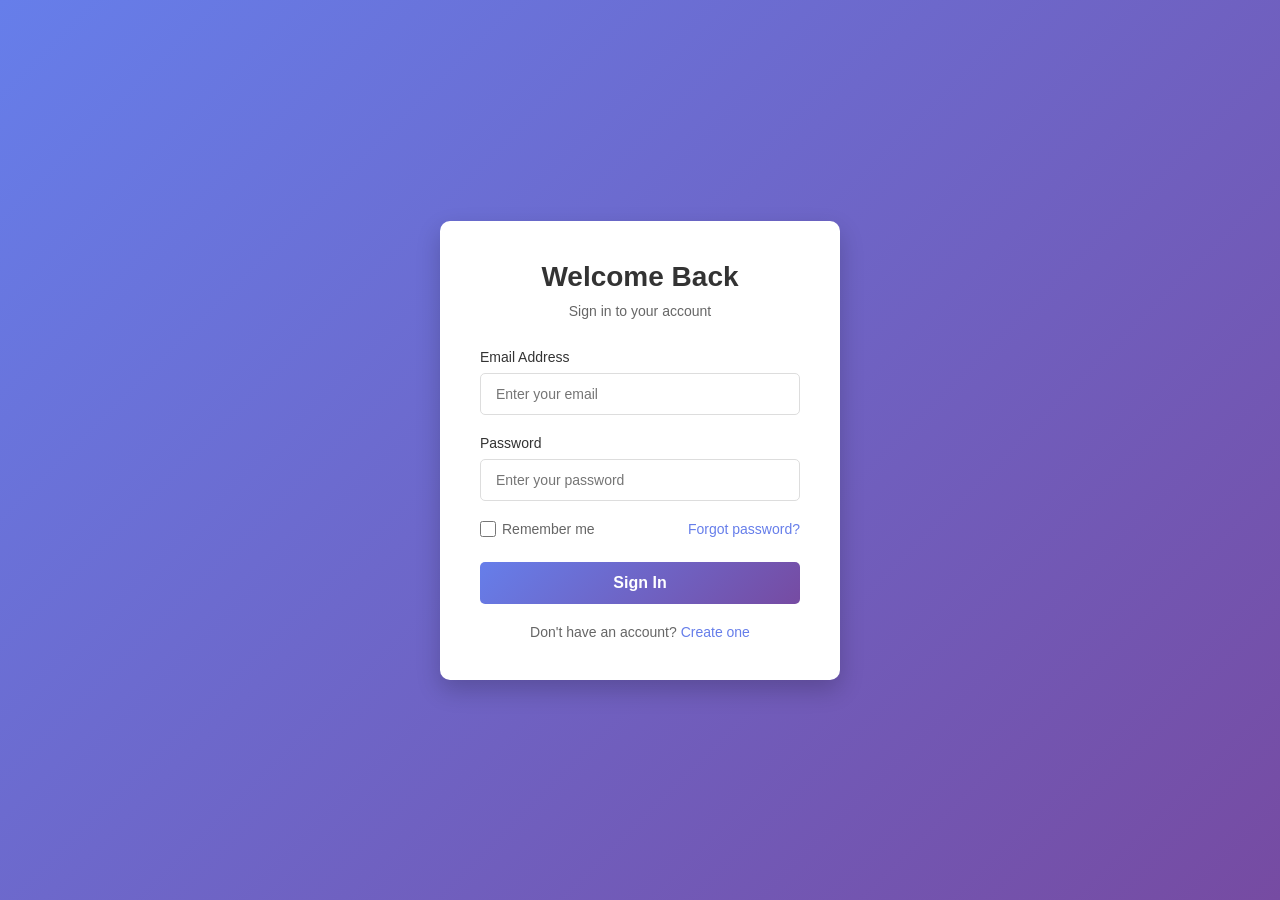
==== index.html @ d67316f5 "Projct branch" ====
<!DOCTYPE html>
<html lang="en">
<head>
    <meta charset="UTF-8">
    <meta name="viewport" content="width=device-width, initial-scale=1.0">
    <title>Sign In</title>
    <link rel="stylesheet" href="style.css">
</head>
<body>
    <div class="container">
        <div class="header">
            <h1>Welcome Back</h1>
            <p>Sign in to your account</p>
        </div>

        <form id="signInForm">
            <div class="form-group">
                <label for="email">Email Address</label>
                <input type="email" id="email" name="email" placeholder="Enter your email" required>
                <div class="error" id="emailError">Please enter a valid email</div>
            </div>

            <div class="form-group">
                <label for="password">Password</label>
                <input type="password" id="password" name="password" placeholder="Enter your password" required>
                <div class="error" id="passwordError">Password is required</div>
            </div>

            <div class="form-options">
                <div class="remember-me">
                    <input type="checkbox" id="rememberMe" name="rememberMe">
                    <label for="rememberMe">Remember me</label>
                </div>
                <a href="#" class="forgot-password">Forgot password?</a>
            </div>

            <button type="submit" class="sign-in-btn">Sign In</button>
        </form>

        <div class="footer">
            Don't have an account? <a href="#">Create one</a>
        </div>
    </div>

    <script>
        const form = document.getElementById('signInForm');
        const emailInput = document.getElementById('email');
        const passwordInput = document.getElementById('password');
        const emailError = document.getElementById('emailError');
        const passwordError = document.getElementById('passwordError');

        form.addEventListener('submit', function(e) {
            e.preventDefault();

            // Reset errors
            emailError.style.display = 'none';
            passwordError.style.display = 'none';
            emailInput.classList.remove('input-error');
            passwordInput.classList.remove('input-error');

            let isValid = true;

            // Validate email
            const emailRegex = /^[^\s@]+@[^\s@]+\.[^\s@]+$/;
            if (!emailInput.value.trim() || !emailRegex.test(emailInput.value)) {
                emailError.style.display = 'block';
                emailInput.classList.add('input-error');
                isValid = false;
            }

            // Validate password
            if (!passwordInput.value.trim()) {
                passwordError.style.display = 'block';
                passwordInput.classList.add('input-error');
                isValid = false;
            }

            if (isValid) {
                alert('Form submitted successfully!\nEmail: ' + emailInput.value + '\nRemember me: ' + document.getElementById('rememberMe').checked);
                // Here you would typically send the data to a server
                form.reset();
            }
        });
    </script>
</body>
</html>
---- style.css ----
* {
    margin: 0;
    padding: 0;
    box-sizing: border-box;
}

body {
    font-family: 'Segoe UI', Tahoma, Geneva, Verdana, sans-serif;
    background: linear-gradient(135deg, #667eea 0%, #764ba2 100%);
    min-height: 100vh;
    display: flex;
    justify-content: center;
    align-items: center;
}

.container {
    background: white;
    border-radius: 10px;
    box-shadow: 0 10px 25px rgba(0, 0, 0, 0.2);
    width: 100%;
    max-width: 400px;
    padding: 40px;
}

.header {
    text-align: center;
    margin-bottom: 30px;
}

.header h1 {
    color: #333;
    font-size: 28px;
    margin-bottom: 10px;
}

.header p {
    color: #666;
    font-size: 14px;
}

.form-group {
    margin-bottom: 20px;
}

label {
    display: block;
    margin-bottom: 8px;
    color: #333;
    font-weight: 500;
    font-size: 14px;
}

input[type="email"],
input[type="password"] {
    width: 100%;
    padding: 12px 15px;
    border: 1px solid #ddd;
    border-radius: 5px;
    font-size: 14px;
    transition: border-color 0.3s ease, box-shadow 0.3s ease;
}

input[type="email"]:focus,
input[type="password"]:focus {
    outline: none;
    border-color: #667eea;
    box-shadow: 0 0 0 3px rgba(102, 126, 234, 0.1);
}

.form-options {
    display: flex;
    justify-content: space-between;
    align-items: center;
    margin-bottom: 25px;
    font-size: 14px;
}

.remember-me {
    display: flex;
    align-items: center;
}

input[type="checkbox"] {
    margin-right: 6px;
    cursor: pointer;
    width: 16px;
    height: 16px;
}

.remember-me label {
    margin: 0;
    cursor: pointer;
    color: #666;
    font-weight: normal;
}

.forgot-password {
    color: #667eea;
    text-decoration: none;
    transition: color 0.3s ease;
}

.forgot-password:hover {
    color: #764ba2;
    text-decoration: underline;
}

.sign-in-btn {
    width: 100%;
    padding: 12px;
    background: linear-gradient(135deg, #667eea 0%, #764ba2 100%);
    color: white;
    border: none;
    border-radius: 5px;
    font-size: 16px;
    font-weight: 600;
    cursor: pointer;
    transition: transform 0.2s ease, box-shadow 0.2s ease;
}

.sign-in-btn:hover {
    transform: translateY(-2px);
    box-shadow: 0 10px 20px rgba(102, 126, 234, 0.3);
}

.sign-in-btn:active {
    transform: translateY(0);
}

.footer {
    text-align: center;
    margin-top: 20px;
    color: #666;
    font-size: 14px;
}

.footer a {
    color: #667eea;
    text-decoration: none;
    transition: color 0.3s ease;
}

.footer a:hover {
    color: #764ba2;
    text-decoration: underline;
}

.error {
    color: #e74c3c;
    font-size: 12px;
    margin-top: 5px;
    display: none;
}

input.input-error {
    border-color: #e74c3c !important;
}
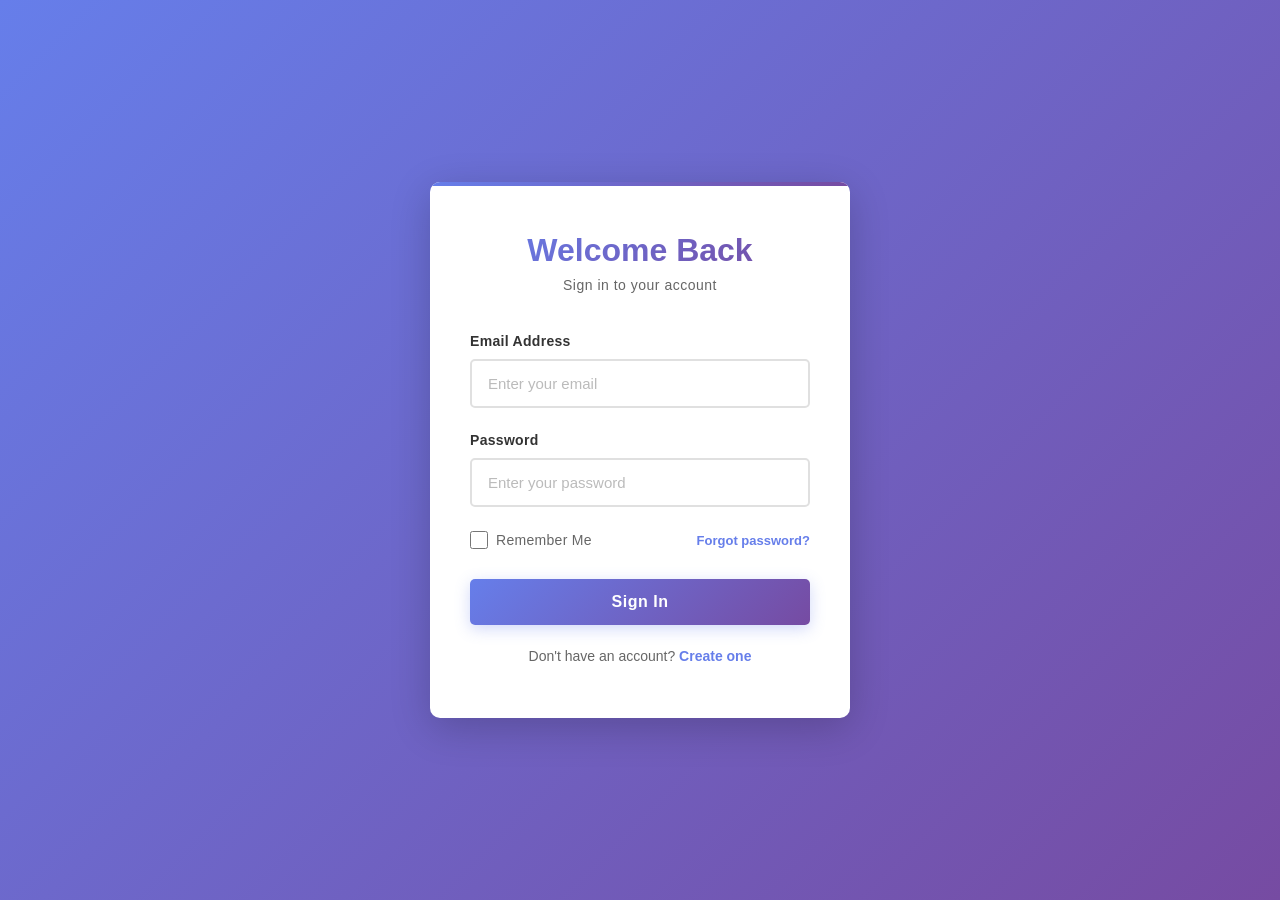
==== commit 240113ce: "Projct breach" ====
--- a/index.html
+++ b/index.html
@@ -4,7 +4,7 @@
     <meta charset="UTF-8">
     <meta name="viewport" content="width=device-width, initial-scale=1.0">
     <title>Sign In</title>
-    <link rel="stylesheet" href="style.css">
+    <link rel="stylesheet" href="signin.css">
 </head>
 <body>
     <div class="container">
@@ -42,45 +42,6 @@
         </div>
     </div>
 
-    <script>
-        const form = document.getElementById('signInForm');
-        const emailInput = document.getElementById('email');
-        const passwordInput = document.getElementById('password');
-        const emailError = document.getElementById('emailError');
-        const passwordError = document.getElementById('passwordError');
-
-        form.addEventListener('submit', function(e) {
-            e.preventDefault();
-
-            // Reset errors
-            emailError.style.display = 'none';
-            passwordError.style.display = 'none';
-            emailInput.classList.remove('input-error');
-            passwordInput.classList.remove('input-error');
-
-            let isValid = true;
-
-            // Validate email
-            const emailRegex = /^[^\s@]+@[^\s@]+\.[^\s@]+$/;
-            if (!emailInput.value.trim() || !emailRegex.test(emailInput.value)) {
-                emailError.style.display = 'block';
-                emailInput.classList.add('input-error');
-                isValid = false;
-            }
-
-            // Validate password
-            if (!passwordInput.value.trim()) {
-                passwordError.style.display = 'block';
-                passwordInput.classList.add('input-error');
-                isValid = false;
-            }
-
-            if (isValid) {
-                alert('Form submitted successfully!\nEmail: ' + emailInput.value + '\nRemember me: ' + document.getElementById('rememberMe').checked);
-                // Here you would typically send the data to a server
-                form.reset();
-            }
-        });
-    </script>
+    <script src="script.js"></script>
 </body>
 </html>
--- a/signin.css
+++ b/signin.css
@@ -0,0 +1,506 @@
+/* Sign In Page - Advanced Styling */
+
+/* Root Variables */
+:root {
+    --primary-color: #667eea;
+    --secondary-color: #764ba2;
+    --error-color: #e74c3c;
+    --success-color: #27ae60;
+    --text-dark: #333;
+    --text-light: #666;
+    --bg-light: #f8f9fa;
+    --border-radius: 5px;
+    --transition: all 0.3s cubic-bezier(0.4, 0, 0.2, 1);
+}
+
+/* Global Reset */
+* {
+    margin: 0;
+    padding: 0;
+    box-sizing: border-box;
+}
+
+html {
+    scroll-behavior: smooth;
+}
+
+body {
+    font-family: 'Segoe UI', Tahoma, Geneva, Verdana, sans-serif;
+    background: linear-gradient(135deg, #667eea 0%, #764ba2 100%);
+    background-attachment: fixed;
+    min-height: 100vh;
+    display: flex;
+    justify-content: center;
+    align-items: center;
+    padding: 20px;
+}
+
+/* Container */
+.container {
+    background: white;
+    border-radius: 10px;
+    box-shadow: 0 10px 40px rgba(0, 0, 0, 0.2);
+    width: 100%;
+    max-width: 420px;
+    padding: 50px 40px;
+    position: relative;
+    overflow: hidden;
+    animation: slideUp 0.6s ease;
+}
+
+/* Animated Background */
+.container::before {
+    content: '';
+    position: absolute;
+    top: 0;
+    left: 0;
+    right: 0;
+    height: 4px;
+    background: linear-gradient(90deg, #667eea 0%, #764ba2 100%);
+    animation: shimmer 2s infinite;
+}
+
+@keyframes slideUp {
+    from {
+        opacity: 0;
+        transform: translateY(30px);
+    }
+    to {
+        opacity: 1;
+        transform: translateY(0);
+    }
+}
+
+@keyframes shimmer {
+    0%, 100% {
+        box-shadow: 0 0 10px rgba(102, 126, 234, 0.5);
+    }
+    50% {
+        box-shadow: 0 0 20px rgba(118, 75, 162, 0.8);
+    }
+}
+
+/* Header */
+.header {
+    text-align: center;
+    margin-bottom: 40px;
+}
+
+.header h1 {
+    color: var(--text-dark);
+    font-size: 32px;
+    font-weight: 700;
+    margin-bottom: 8px;
+    background: linear-gradient(135deg, #667eea 0%, #764ba2 100%);
+    -webkit-background-clip: text;
+    -webkit-text-fill-color: transparent;
+    background-clip: text;
+}
+
+.header p {
+    color: var(--text-light);
+    font-size: 14px;
+    font-weight: 500;
+    letter-spacing: 0.5px;
+}
+
+/* Form */
+form {
+    position: relative;
+    z-index: 1;
+}
+
+/* Form Group */
+.form-group {
+    margin-bottom: 24px;
+    animation: fadeIn 0.6s ease;
+}
+
+.form-group:nth-child(1) {
+    animation-delay: 0.1s;
+}
+
+.form-group:nth-child(2) {
+    animation-delay: 0.2s;
+}
+
+@keyframes fadeIn {
+    from {
+        opacity: 0;
+    }
+    to {
+        opacity: 1;
+    }
+}
+
+/* Labels */
+label {
+    display: block;
+    margin-bottom: 10px;
+    color: var(--text-dark);
+    font-weight: 600;
+    font-size: 14px;
+    letter-spacing: 0.3px;
+    text-transform: capitalize;
+}
+
+/* Input Fields */
+input[type="email"],
+input[type="password"] {
+    width: 100%;
+    padding: 14px 16px;
+    border: 2px solid #e0e0e0;
+    border-radius: var(--border-radius);
+    font-size: 15px;
+    font-family: inherit;
+    background: white;
+    color: var(--text-dark);
+    transition: var(--transition);
+    position: relative;
+    z-index: 1;
+}
+
+input[type="email"]::placeholder,
+input[type="password"]::placeholder {
+    color: #bbb;
+}
+
+input[type="email"]:focus,
+input[type="password"]:focus {
+    outline: none;
+    border-color: var(--primary-color);
+    box-shadow: 0 0 0 4px rgba(102, 126, 234, 0.1);
+    background: linear-gradient(white, white) padding-box,
+                linear-gradient(135deg, #667eea, #764ba2) border-box;
+    border: 2px solid transparent;
+}
+
+input[type="email"]:valid,
+input[type="password"]:valid {
+    border-color: var(--success-color);
+}
+
+/* Error State */
+input.input-error {
+    border-color: var(--error-color) !important;
+    background: #fff5f5;
+}
+
+input.input-error:focus {
+    box-shadow: 0 0 0 4px rgba(231, 76, 60, 0.1) !important;
+}
+
+/* Error Messages */
+.error {
+    color: var(--error-color);
+    font-size: 12px;
+    margin-top: 6px;
+    display: none;
+    font-weight: 500;
+    animation: slideDown 0.3s ease;
+}
+
+@keyframes slideDown {
+    from {
+        opacity: 0;
+        transform: translateY(-5px);
+    }
+    to {
+        opacity: 1;
+        transform: translateY(0);
+    }
+}
+
+.error.show {
+    display: block;
+}
+
+/* Form Options */
+.form-options {
+    display: flex;
+    justify-content: space-between;
+    align-items: center;
+    margin-bottom: 30px;
+    font-size: 14px;
+}
+
+.remember-me {
+    display: flex;
+    align-items: center;
+    gap: 8px;
+}
+
+input[type="checkbox"] {
+    width: 18px;
+    height: 18px;
+    cursor: pointer;
+    accent-color: var(--primary-color);
+    transition: var(--transition);
+}
+
+input[type="checkbox"]:hover {
+    transform: scale(1.1);
+}
+
+.remember-me label {
+    margin: 0;
+    cursor: pointer;
+    color: var(--text-light);
+    font-weight: 500;
+    user-select: none;
+}
+
+/* Forgot Password Link */
+.forgot-password {
+    color: var(--primary-color);
+    text-decoration: none;
+    font-weight: 600;
+    font-size: 13px;
+    transition: var(--transition);
+    position: relative;
+}
+
+.forgot-password::after {
+    content: '';
+    position: absolute;
+    width: 0;
+    height: 2px;
+    bottom: -3px;
+    left: 0;
+    background: var(--secondary-color);
+    transition: var(--transition);
+}
+
+.forgot-password:hover::after {
+    width: 100%;
+}
+
+.forgot-password:hover {
+    color: var(--secondary-color);
+}
+
+/* Sign In Button */
+.sign-in-btn {
+    width: 100%;
+    padding: 14px;
+    background: linear-gradient(135deg, #667eea 0%, #764ba2 100%);
+    color: white;
+    border: none;
+    border-radius: var(--border-radius);
+    font-size: 16px;
+    font-weight: 700;
+    letter-spacing: 0.5px;
+    cursor: pointer;
+    transition: var(--transition);
+    position: relative;
+    overflow: hidden;
+    margin-bottom: 20px;
+    box-shadow: 0 4px 15px rgba(102, 126, 234, 0.3);
+    animation: slideUp 0.6s ease 0.3s both;
+}
+
+.sign-in-btn::before {
+    content: '';
+    position: absolute;
+    top: 0;
+    left: -100%;
+    width: 100%;
+    height: 100%;
+    background: linear-gradient(90deg, transparent, rgba(255, 255, 255, 0.3), transparent);
+    transition: var(--transition);
+}
+
+.sign-in-btn:hover::before {
+    left: 100%;
+}
+
+.sign-in-btn:hover {
+    transform: translateY(-3px);
+    box-shadow: 0 8px 25px rgba(102, 126, 234, 0.4);
+}
+
+.sign-in-btn:active {
+    transform: translateY(-1px);
+    box-shadow: 0 4px 15px rgba(102, 126, 234, 0.3);
+}
+
+.sign-in-btn:disabled {
+    opacity: 0.6;
+    cursor: not-allowed;
+    transform: none;
+}
+
+/* Footer */
+.footer {
+    text-align: center;
+    color: var(--text-light);
+    font-size: 14px;
+    line-height: 1.6;
+    animation: fadeIn 0.6s ease 0.4s both;
+}
+
+.footer a {
+    color: var(--primary-color);
+    text-decoration: none;
+    font-weight: 600;
+    transition: var(--transition);
+    position: relative;
+}
+
+.footer a::after {
+    content: '';
+    position: absolute;
+    width: 0;
+    height: 2px;
+    bottom: -3px;
+    left: 0;
+    background: var(--secondary-color);
+    transition: var(--transition);
+}
+
+.footer a:hover {
+    color: var(--secondary-color);
+}
+
+.footer a:hover::after {
+    width: 100%;
+}
+
+/* Loading State */
+.sign-in-btn.loading {
+    pointer-events: none;
+}
+
+.sign-in-btn.loading::after {
+    content: '';
+    position: absolute;
+    width: 16px;
+    height: 16px;
+    top: 50%;
+    left: 50%;
+    margin-left: -8px;
+    margin-top: -8px;
+    border: 2px solid rgba(255, 255, 255, 0.3);
+    border-radius: 50%;
+    border-top-color: white;
+    animation: spin 0.8s linear infinite;
+}
+
+@keyframes spin {
+    to {
+        transform: rotate(360deg);
+    }
+}
+
+/* Success Message */
+.success-message {
+    display: none;
+    background: #d4edda;
+    color: #155724;
+    padding: 12px 16px;
+    border-radius: var(--border-radius);
+    margin-bottom: 20px;
+    border-left: 4px solid var(--success-color);
+    animation: slideDown 0.3s ease;
+}
+
+.success-message.show {
+    display: block;
+}
+
+/* Responsive Design */
+@media (max-width: 480px) {
+    .container {
+        padding: 40px 24px;
+        border-radius: 15px;
+    }
+
+    .header h1 {
+        font-size: 26px;
+    }
+
+    .form-options {
+        flex-direction: column;
+        gap: 16px;
+        align-items: flex-start;
+    }
+
+    .forgot-password {
+        align-self: flex-start;
+    }
+
+    .sign-in-btn {
+        padding: 12px;
+        font-size: 15px;
+    }
+}
+
+/* Dark Mode Support (Optional) */
+@media (prefers-color-scheme: dark) {
+    body {
+        background: linear-gradient(135deg, #1a1a2e 0%, #16213e 100%);
+    }
+
+    .container {
+        background: #0f3460;
+        color: #e0e0e0;
+    }
+
+    .header h1 {
+        color: #64b5f6;
+    }
+
+    .header p {
+        color: #b0bec5;
+    }
+
+    input[type="email"],
+    input[type="password"] {
+        background: #1a1a2e;
+        color: #e0e0e0;
+        border-color: #333;
+    }
+
+    input[type="email"]::placeholder,
+    input[type="password"]::placeholder {
+        color: #666;
+    }
+
+    label,
+    .remember-me label {
+        color: #e0e0e0;
+    }
+
+    .forgot-password {
+        color: #64b5f6;
+    }
+
+    .footer {
+        color: #b0bec5;
+    }
+
+    .footer a {
+        color: #64b5f6;
+    }
+}
+
+/* Accessibility */
+@media (prefers-reduced-motion: reduce) {
+    * {
+        animation-duration: 0.01ms !important;
+        animation-iteration-count: 1 !important;
+        transition-duration: 0.01ms !important;
+    }
+}
+
+/* Print Styles */
+@media print {
+    body {
+        background: white;
+    }
+
+    .container {
+        box-shadow: none;
+        border: 1px solid #ddd;
+    }
+}
